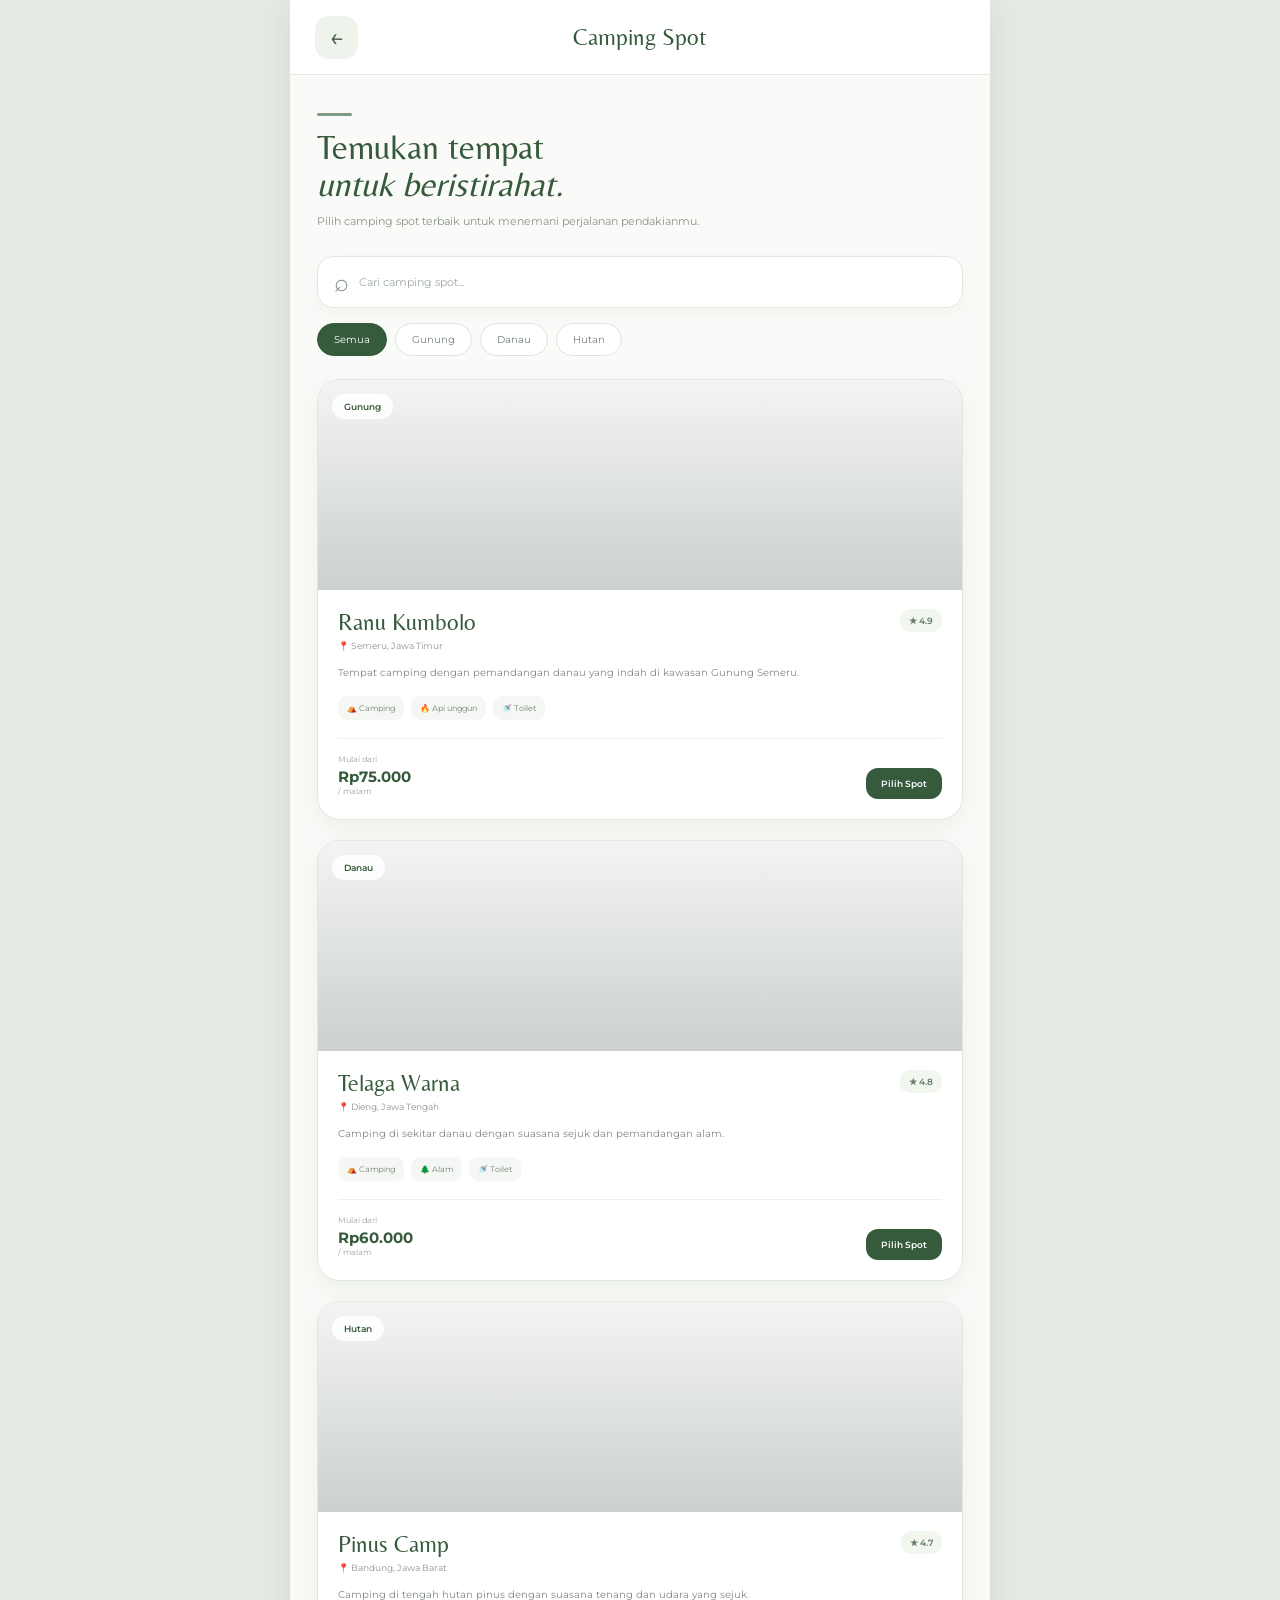
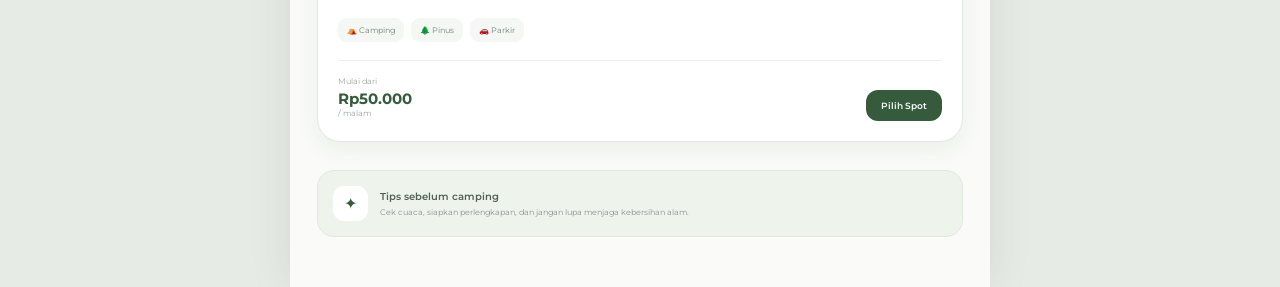
==== camping.html @ dfdc9335 "Add files via upload" ====
<!DOCTYPE html>
<html lang="id">

<head>
    <meta charset="UTF-8">
    <meta name="viewport" content="width=device-width, initial-scale=1.0">

    <title>Camping Spot - Mounticks</title>

    <!-- FONT -->
    <link rel="preconnect" href="https://fonts.googleapis.com">
    <link rel="preconnect" href="https://fonts.gstatic.com" crossorigin>

    <link href="https://fonts.googleapis.com/css2?family=Belleza&family=Montserrat:wght@400;500;600;700&display=swap" rel="stylesheet">
    <link rel="stylesheet" href="global.css">

    <link rel="stylesheet" href="camping.css">
</head>


<body>

    <div class="camping-page">

        <!-- HEADER -->
        <header class="camping-header">

            <a href="Home.html" class="back-btn">
                ←
            </a>

            <h1>Camping Spot</h1>

            <div class="header-space"></div>

        </header>


        <!-- JUDUL -->
        <section class="hero-text">

            <div class="small-line"></div>

            <h2>
                Temukan tempat<br>
                <span>untuk beristirahat.</span>
            </h2>

            <p>
                Pilih camping spot terbaik untuk
                menemani perjalanan pendakianmu.
            </p>

        </section>


        <!-- SEARCH -->
        <div class="search-container">

            <span class="search-icon">⌕</span>

            <input
                type="text"
                id="searchInput"
                placeholder="Cari camping spot..."
                onkeyup="searchSpot()">

        </div>


        <!-- FILTER -->
        <div class="filter-list">

            <button
                class="filter active"
                onclick="filterSpot('all', this)">
                Semua
            </button>

            <button
                class="filter"
                onclick="filterSpot('gunung', this)">
                Gunung
            </button>

            <button
                class="filter"
                onclick="filterSpot('danau', this)">
                Danau
            </button>

            <button
                class="filter"
                onclick="filterSpot('hutan', this)">
                Hutan
            </button>

        </div>


        <!-- CAMPING SPOTS -->
        <main class="spot-list">


            <!-- SPOT 1 -->
            <article
                class="spot-card"
                data-category="gunung"
                data-name="Ranu Kumbolo">

                <div class="spot-image ranu">

                    <span class="spot-tag">
                        Gunung
                    </span>

                </div>


                <div class="spot-content">

                    <div class="spot-heading">

                        <div>

                            <h3>
                                Ranu Kumbolo
                            </h3>

                            <p class="location">
                                📍 Semeru, Jawa Timur
                            </p>

                        </div>

                        <span class="rating">
                            ★ 4.9
                        </span>

                    </div>


                    <p class="description">
                        Tempat camping dengan pemandangan
                        danau yang indah di kawasan Gunung Semeru.
                    </p>


                    <div class="facilities">

                        <span>⛺ Camping</span>
                        <span>🔥 Api unggun</span>
                        <span>🚿 Toilet</span>

                    </div>


                    <div class="spot-footer">

                        <div class="price">

                            <small>
                                Mulai dari
                            </small>

                            <strong>
                                Rp75.000
                            </strong>

                            <small>
                                / malam
                            </small>

                        </div>


                        <button
                            class="choose-btn"
                            onclick="chooseSpot('Ranu Kumbolo', 'Rp75.000')">

                            Pilih Spot

                        </button>

                    </div>

                </div>

            </article>


            <!-- SPOT 2 -->
            <article
                class="spot-card"
                data-category="danau"
                data-name="Telaga Warna">

                <div class="spot-image telaga">

                    <span class="spot-tag">
                        Danau
                    </span>

                </div>


                <div class="spot-content">

                    <div class="spot-heading">

                        <div>

                            <h3>
                                Telaga Warna
                            </h3>

                            <p class="location">
                                📍 Dieng, Jawa Tengah
                            </p>

                        </div>

                        <span class="rating">
                            ★ 4.8
                        </span>

                    </div>


                    <p class="description">
                        Camping di sekitar danau dengan
                        suasana sejuk dan pemandangan alam.
                    </p>


                    <div class="facilities">

                        <span>⛺ Camping</span>
                        <span>🌲 Alam</span>
                        <span>🚿 Toilet</span>

                    </div>


                    <div class="spot-footer">

                        <div class="price">

                            <small>
                                Mulai dari
                            </small>

                            <strong>
                                Rp60.000
                            </strong>

                            <small>
                                / malam
                            </small>

                        </div>


                        <button
                            class="choose-btn"
                            onclick="chooseSpot('Telaga Warna', 'Rp60.000')">

                            Pilih Spot

                        </button>

                    </div>

                </div>

            </article>


            <!-- SPOT 3 -->
            <article
                class="spot-card"
                data-category="hutan"
                data-name="Pinus Camp">

                <div class="spot-image pinus">

                    <span class="spot-tag">
                        Hutan
                    </span>

                </div>


                <div class="spot-content">

                    <div class="spot-heading">

                        <div>

                            <h3>
                                Pinus Camp
                            </h3>

                            <p class="location">
                                📍 Bandung, Jawa Barat
                            </p>

                        </div>

                        <span class="rating">
                            ★ 4.7
                        </span>

                    </div>


                    <p class="description">
                        Camping di tengah hutan pinus dengan
                        suasana tenang dan udara yang sejuk.
                    </p>


                    <div class="facilities">

                        <span>⛺ Camping</span>
                        <span>🌲 Pinus</span>
                        <span>🚗 Parkir</span>

                    </div>


                    <div class="spot-footer">

                        <div class="price">

                            <small>
                                Mulai dari
                            </small>

                            <strong>
                                Rp50.000
                            </strong>

                            <small>
                                / malam
                            </small>

                        </div>


                        <button
                            class="choose-btn"
                            onclick="chooseSpot('Pinus Camp', 'Rp50.000')">

                            Pilih Spot

                        </button>

                    </div>

                </div>

            </article>

        </main>


        <!-- EMPTY -->
        <div
            class="empty"
            id="empty">

            <div class="empty-icon">
                🏕
            </div>

            <h3>
                Camping spot tidak ditemukan
            </h3>

            <p>
                Coba gunakan kata pencarian lain.
            </p>

        </div>


        <!-- TIPS -->
        <section class="tips">

            <div class="tips-icon">
                ✦
            </div>

            <div>

                <h4>
                    Tips sebelum camping
                </h4>

                <p>
                    Cek cuaca, siapkan perlengkapan,
                    dan jangan lupa menjaga kebersihan alam.
                </p>

            </div>

        </section>

    </div>


    <script>

        let currentCategory = "all";


        /* FILTER */

        function filterSpot(category, button) {

            currentCategory = category;


            document
                .querySelectorAll(".filter")
                .forEach(btn => {
                    btn.classList.remove("active");
                });


            button.classList.add("active");


            showSpots();

        }


        /* SEARCH */

        function searchSpot() {

            showSpots();

        }


        /* TAMPILKAN SPOT */

        function showSpots() {

            const keyword =
                document
                    .getElementById("searchInput")
                    .value
                    .toLowerCase();


            const cards =
                document.querySelectorAll(".spot-card");


            let total = 0;


            cards.forEach(card => {

                const name =
                    card.dataset.name.toLowerCase();

                const category =
                    card.dataset.category;


                const matchName =
                    name.includes(keyword);

                const matchCategory =
                    currentCategory === "all" ||
                    category === currentCategory;


                if (
                    matchName &&
                    matchCategory
                ) {

                    card.style.display = "block";

                    total++;

                } else {

                    card.style.display = "none";

                }

            });


            document.getElementById("empty").style.display =
                total === 0 ? "block" : "none";

        }


        /* PILIH SPOT */

        function chooseSpot(name, price) {

            localStorage.setItem(
                "campingSpot",
                JSON.stringify({
                    name: name,
                    price: price
                })
            );


            alert(
                name +
                " berhasil dipilih!"
            );

        }

    </script>

</body>

</html>
---- camping.css ----
* {
    margin: 0;
    padding: 0;
    box-sizing: border-box;
}


/* =========================
   ROOT
========================= */

:root {

    --green: #365b3c;
    --green-dark: #294a30;

    --sage: #eef3ec;
    --sage-dark: #dfe9dc;

    --cream: #fafbf8;

    --text: #405444;
    --muted: #89938b;

    --border: #e1e8df;

}


/* =========================
   BODY
========================= */

body {

    min-height: 100vh;

    background: #e7ebe6;

    color: var(--text);

    font-family: "Montserrat", sans-serif;

}


/* =========================
   MAIN PAGE
========================= */

.camping-page {

    width: 100%;

    max-width: 700px;

    min-height: 100vh;

    margin: auto;

    padding-bottom: 50px;

    background: var(--cream);

    box-shadow:
        0 0 40px rgba(40, 63, 44, 0.10);

}


/* =========================
   HEADER
========================= */

.camping-header {

    height: 75px;

    padding: 15px 25px;

    display: flex;

    align-items: center;

    justify-content: space-between;

    position: relative;

    background: white;

    border-bottom: 1px solid var(--border);

}


.camping-header h1 {

    position: absolute;

    left: 50%;

    transform: translateX(-50%);

    font-family: "Belleza", sans-serif;

    font-size: 23px;

    font-weight: 400;

    color: var(--green);

}


/* =========================
   BACK BUTTON
========================= */

.back-btn {

    width: 43px;

    height: 43px;

    display: flex;

    align-items: center;

    justify-content: center;

    border-radius: 14px;

    background: var(--sage);

    color: var(--green);

    text-decoration: none;

    font-size: 25px;

    transition: .2s;

}


.back-btn:hover {

    background: var(--green);

    color: white;

    transform: translateX(-3px);

}


.header-space {

    width: 43px;

}


/* =========================
   HERO TEXT
========================= */

.hero-text {

    padding: 38px 27px 25px;

}


.small-line {

    width: 35px;

    height: 3px;

    margin-bottom: 13px;

    border-radius: 5px;

    background: #7f9a83;

}


.hero-text h2 {

    font-family: "Belleza", sans-serif;

    font-size: 34px;

    line-height: 1.08;

    font-weight: 400;

    color: var(--green);

}


.hero-text h2 span {

    font-style: italic;

}


.hero-text p {

    margin-top: 11px;

    max-width: 430px;

    font-size: 11px;

    line-height: 1.6;

    color: var(--muted);

}


/* =========================
   SEARCH
========================= */

.search-container {

    height: 52px;

    margin: 0 27px 15px;

    padding: 0 16px;

    display: flex;

    align-items: center;

    gap: 10px;

    background: white;

    border: 1px solid var(--border);

    border-radius: 16px;

    box-shadow:
        0 5px 15px rgba(47, 71, 51, 0.05);

}


.search-icon {

    font-size: 25px;

    color: #7f9181;

}


.search-container input {

    width: 100%;

    height: 100%;

    border: none;

    outline: none;

    background: transparent;

    font-family: "Montserrat", sans-serif;

    font-size: 11px;

    color: var(--text);

}


.search-container input::placeholder {

    color: #a0aaa2;

}


/* =========================
   FILTER
========================= */

.filter-list {

    display: flex;

    gap: 8px;

    padding: 0 27px 23px;

    overflow-x: auto;

    scrollbar-width: none;

}


.filter-list::-webkit-scrollbar {

    display: none;

}


.filter {

    flex-shrink: 0;

    padding: 9px 16px;

    border: 1px solid #dce5da;

    border-radius: 20px;

    background: white;

    color: #718074;

    font-family: "Montserrat", sans-serif;

    font-size: 10px;

    cursor: pointer;

    transition: .2s;

}


.filter:hover {

    border-color: #8da48f;

}


.filter.active {

    background: var(--green);

    border-color: var(--green);

    color: white;

}


/* =========================
   SPOT LIST
========================= */

.spot-list {

    display: flex;

    flex-direction: column;

    gap: 20px;

    padding: 0 27px;

}


/* =========================
   SPOT CARD
========================= */

.spot-card {

    width: 100%;

    overflow: hidden;

    background: white;

    border: 1px solid var(--border);

    border-radius: 23px;

    box-shadow:
        0 7px 22px rgba(45, 70, 49, 0.07);

    transition: .25s ease;

}


.spot-card:hover {

    transform: translateY(-4px);

    box-shadow:
        0 13px 28px rgba(45, 70, 49, 0.12);

}


/* =========================
   IMAGE
========================= */

.spot-image {

    width: 100%;

    height: 210px;

    position: relative;

    background-size: cover;

    background-position: center;

}


/* RANU */

.ranu {

    background-image:
        linear-gradient(
            rgba(20, 45, 28, .05),
            rgba(20, 45, 28, .22)
        ),
        url("https://images.unsplash.com/photo-1500534623283-312aade485b7?auto=format&fit=crop&w=1000&q=85");

}


/* TELAGA */

.telaga {

    background-image:
        linear-gradient(
            rgba(20, 45, 28, .05),
            rgba(20, 45, 28, .22)
        ),
        url("https://images.unsplash.com/photo-1501785888041-af3ef285b470?auto=format&fit=crop&w=1000&q=85");

}


/* PINUS */

.pinus {

    background-image:
        linear-gradient(
            rgba(20, 45, 28, .05),
            rgba(20, 45, 28, .22)
        ),
        url("https://images.unsplash.com/photo-1448375240586-882707db888b?auto=format&fit=crop&w=1000&q=85");

}


/* =========================
   TAG
========================= */

.spot-tag {

    position: absolute;

    top: 14px;

    left: 14px;

    padding: 7px 12px;

    border-radius: 20px;

    background: rgba(255,255,255,.91);

    color: var(--green);

    font-family: "Montserrat", sans-serif;

    font-size: 9px;

    font-weight: 600;

}


/* =========================
   CONTENT
========================= */

.spot-content {

    padding: 19px 20px 20px;

}


/* =========================
   HEADING
========================= */

.spot-heading {

    display: flex;

    align-items: flex-start;

    justify-content: space-between;

    gap: 10px;

}


.spot-heading h3 {

    font-family: "Belleza", sans-serif;

    font-size: 23px;

    font-weight: 400;

    color: var(--green);

}


.location {

    margin-top: 5px;

    font-size: 9px;

    color: #8a958d;

}


/* =========================
   RATING
========================= */

.rating {

    flex-shrink: 0;

    padding: 6px 9px;

    border-radius: 10px;

    background: #f1f6ef;

    color: #667c69;

    font-size: 9px;

    font-weight: 600;

}


/* =========================
   DESCRIPTION
========================= */

.description {

    margin-top: 14px;

    font-size: 10px;

    line-height: 1.6;

    color: #7f8981;

}


/* =========================
   FACILITIES
========================= */

.facilities {

    display: flex;

    flex-wrap: wrap;

    gap: 7px;

    margin-top: 15px;

}


.facilities span {

    padding: 7px 9px;

    border-radius: 9px;

    background: #f4f7f3;

    color: #768279;

    font-size: 8px;

}


/* =========================
   FOOTER
========================= */

.spot-footer {

    display: flex;

    align-items: flex-end;

    justify-content: space-between;

    gap: 15px;

    margin-top: 18px;

    padding-top: 15px;

    border-top: 1px solid #edf0ec;

}


/* =========================
   PRICE
========================= */

.price {

    display: flex;

    align-items: baseline;

    flex-wrap: wrap;

    column-gap: 4px;

}


.price small {

    width: 100%;

    margin-bottom: 3px;

    font-size: 8px;

    color: #9aa39c;

}


.price strong {

    font-size: 15px;

    color: var(--green);

}


/* =========================
   CHOOSE BUTTON
========================= */

.choose-btn {

    padding: 10px 15px;

    border: none;

    border-radius: 12px;

    background: var(--green);

    color: white;

    font-family: "Montserrat", sans-serif;

    font-size: 9px;

    font-weight: 600;

    cursor: pointer;

    transition: .2s;

}


.choose-btn:hover {

    background: var(--green-dark);

    transform: translateX(2px);

}


/* =========================
   EMPTY
========================= */

.empty {

    display: none;

    padding: 45px 20px;

    text-align: center;

}


.empty-icon {

    font-size: 38px;

}


.empty h3 {

    margin-top: 12px;

    font-family: "Belleza", sans-serif;

    font-size: 20px;

    font-weight: 400;

}


.empty p {

    margin-top: 6px;

    font-size: 9px;

    color: var(--muted);

}


/* =========================
   TIPS
========================= */

.tips {

    margin: 28px 27px 0;

    padding: 15px;

    display: flex;

    align-items: center;

    gap: 12px;

    background: var(--sage);

    border: 1px solid #e1e9df;

    border-radius: 17px;

}


.tips-icon {

    width: 35px;

    height: 35px;

    flex-shrink: 0;

    display: flex;

    align-items: center;

    justify-content: center;

    border-radius: 11px;

    background: white;

    color: var(--green);

}


.tips h4 {

    font-size: 10px;

    font-weight: 600;

    color: #506253;

}


.tips p {

    margin-top: 3px;

    font-size: 8px;

    line-height: 1.5;

    color: #89938b;

}


/* =========================
   MOBILE
========================= */

@media (max-width: 600px) {

    .camping-header {

        padding: 15px 19px;

    }


    .camping-header h1 {

        font-size: 20px;

    }


    .hero-text {

        padding: 31px 19px 23px;

    }


    .hero-text h2 {

        font-size: 30px;

    }


    .search-container {

        margin-left: 19px;

        margin-right: 19px;

    }


    .filter-list {

        padding-left: 19px;

        padding-right: 19px;

    }


    .spot-list {

        padding-left: 19px;

        padding-right: 19px;

    }


    .spot-image {

        height: 190px;

    }


    .spot-content {

        padding: 17px;

    }


    .spot-heading h3 {

        font-size: 21px;

    }


    .tips {

        margin-left: 19px;

        margin-right: 19px;

    }

}
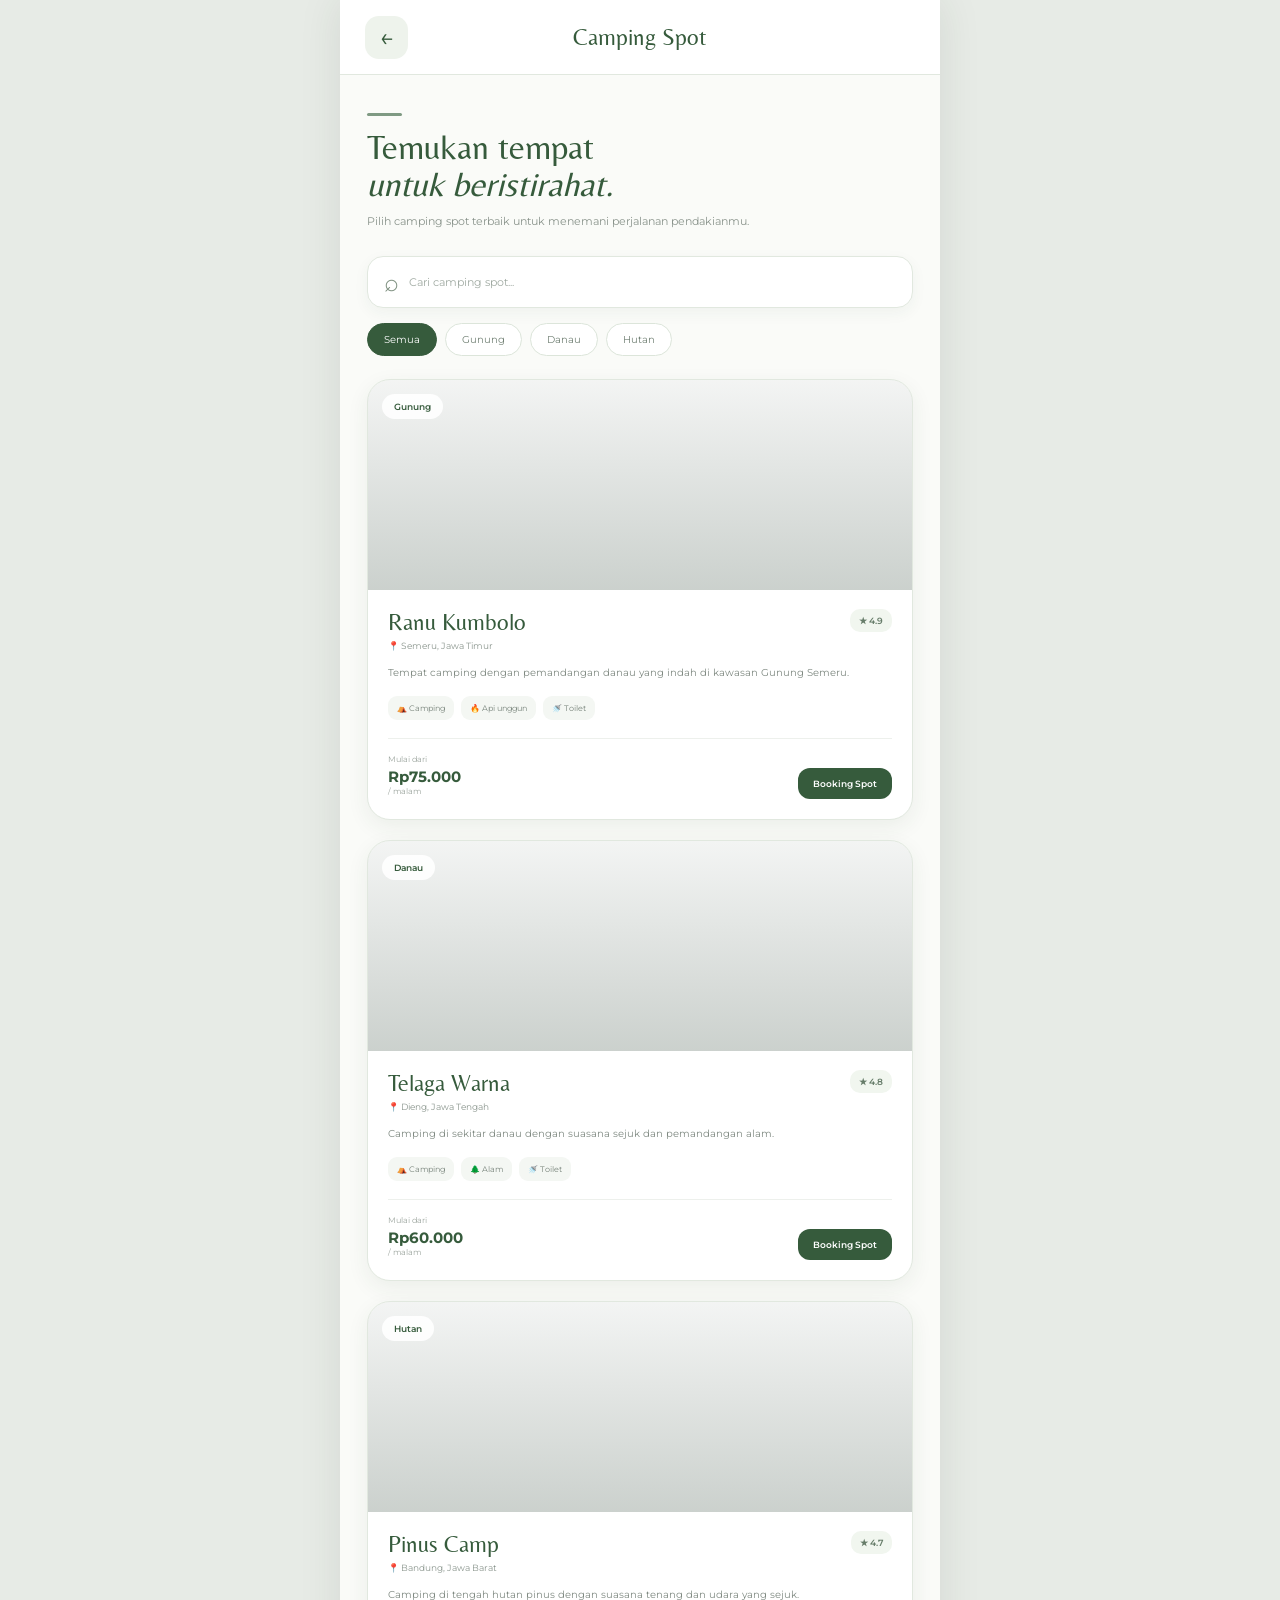
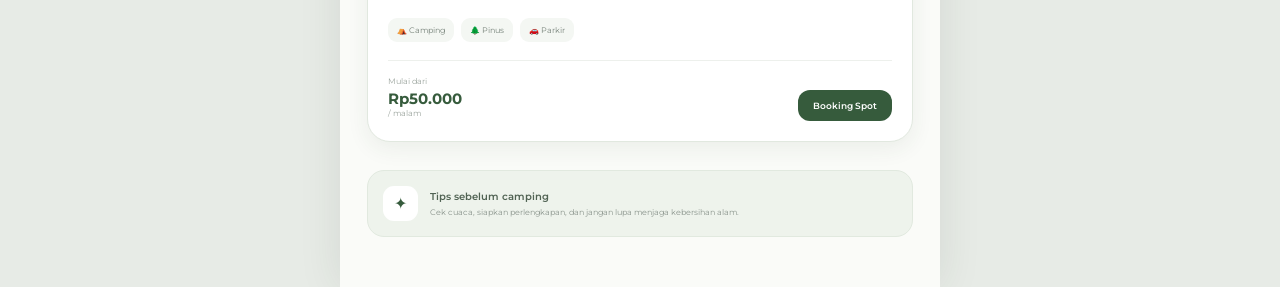
==== commit 90c24e44: "Add files via upload" ====
--- a/camping.html
+++ b/camping.html
@@ -178,7 +178,7 @@
                             class="choose-btn"
                             onclick="chooseSpot('Ranu Kumbolo', 'Rp75.000')">
 
-                            Pilih Spot
+                            Booking Spot
 
                         </button>
 
@@ -265,7 +265,7 @@
                             class="choose-btn"
                             onclick="chooseSpot('Telaga Warna', 'Rp60.000')">
 
-                            Pilih Spot
+                            Booking Spot
 
                         </button>
 
@@ -352,7 +352,7 @@
                             class="choose-btn"
                             onclick="chooseSpot('Pinus Camp', 'Rp50.000')">
 
-                            Pilih Spot
+                            Booking Spot
 
                         </button>
 
@@ -384,6 +384,34 @@
 
         </div>
 
+
+
+        <!-- BOOKING CAMPING MODAL -->
+        <div class="booking-overlay" id="bookingOverlay">
+            <div class="booking-modal">
+                <button class="booking-close" onclick="closeBooking()" aria-label="Tutup">×</button>
+                <div class="booking-modal-icon">⛺</div>
+                <span class="booking-label">BOOKING CAMPING</span>
+                <h2 id="bookingSpotName">Camping Spot</h2>
+                <p class="booking-price" id="bookingSpotPrice">Rp0 / malam</p>
+
+                <form id="campingBookingForm">
+                    <div class="booking-field">
+                        <label for="campingName">Nama Pemesan</label>
+                        <input type="text" id="campingName" placeholder="Masukkan nama" required>
+                    </div>
+                    <div class="booking-field">
+                        <label for="campingDate">Tanggal Camping</label>
+                        <input type="date" id="campingDate" required>
+                    </div>
+                    <div class="booking-field">
+                        <label for="campingPeople">Jumlah Orang</label>
+                        <input type="number" id="campingPeople" min="1" max="20" value="1" required>
+                    </div>
+                    <button type="submit" class="booking-submit">Konfirmasi Booking</button>
+                </form>
+            </div>
+        </div>
 
         <!-- TIPS -->
         <section class="tips">
@@ -505,24 +533,95 @@
         }
 
 
-        /* PILIH SPOT */
+
+        /* BOOKING CAMPING SPOT */
+
+        let selectedCampingSpot = null;
 
         function chooseSpot(name, price) {
-
-            localStorage.setItem(
-                "campingSpot",
-                JSON.stringify({
-                    name: name,
-                    price: price
-                })
+            selectedCampingSpot = { name: name, price: price };
+
+            localStorage.setItem("campingSpot", JSON.stringify(selectedCampingSpot));
+
+            document.getElementById("bookingSpotName").textContent = name;
+            document.getElementById("bookingSpotPrice").textContent = price + " / malam";
+
+            const today = new Date();
+            const localToday = new Date(
+                today.getTime() - today.getTimezoneOffset() * 60000
+            ).toISOString().split("T")[0];
+
+            document.getElementById("campingDate").min = localToday;
+            document.getElementById("bookingOverlay").classList.add("show");
+            document.body.classList.add("modal-open");
+        }
+
+        function closeBooking() {
+            document.getElementById("bookingOverlay").classList.remove("show");
+            document.body.classList.remove("modal-open");
+        }
+
+        document.getElementById("bookingOverlay").addEventListener("click", function(event) {
+            if (event.target === this) closeBooking();
+        });
+
+        document.getElementById("campingBookingForm").addEventListener("submit", function(event) {
+            event.preventDefault();
+
+            if (!selectedCampingSpot) return;
+
+            const name = document.getElementById("campingName").value.trim();
+            const date = document.getElementById("campingDate").value;
+            const people = Number(document.getElementById("campingPeople").value);
+
+            if (!name || !date || people < 1) {
+                alert("Lengkapi data booking terlebih dahulu.");
+                return;
+            }
+
+            const priceNumber = Number(
+                selectedCampingSpot.price.replace(/[^0-9]/g, "")
             );
 
+            const booking = {
+                code: "CAMP-" + Math.floor(100000 + Math.random() * 900000),
+                type: "Camping",
+                name: name,
+                spot: selectedCampingSpot.name,
+                date: date,
+                people: people,
+                price: priceNumber,
+                total: priceNumber * people,
+                status: "Booking Aktif",
+                createdAt: new Date().toISOString()
+            };
+
+            const bookings = JSON.parse(localStorage.getItem("campingHistory")) || [];
+            bookings.push(booking);
+            localStorage.setItem("campingHistory", JSON.stringify(bookings));
+            localStorage.setItem("lastCampingBooking", JSON.stringify(booking));
+
+            closeBooking();
 
             alert(
-                name +
-                " berhasil dipilih!"
+                "Booking berhasil!\n\n" +
+                "Spot: " + booking.spot + "\n" +
+                "Tanggal: " + formatCampingDate(booking.date) + "\n" +
+                "Jumlah orang: " + booking.people + "\n" +
+                "Total: Rp" + booking.total.toLocaleString("id-ID") + "\n" +
+                "Kode booking: " + booking.code
             );
 
+            document.getElementById("campingBookingForm").reset();
+            document.getElementById("campingPeople").value = 1;
+        });
+
+        function formatCampingDate(dateString) {
+            return new Date(dateString + "T00:00:00").toLocaleDateString("id-ID", {
+                day: "2-digit",
+                month: "long",
+                year: "numeric"
+            });
         }
 
     </script>
--- a/global.css
+++ b/global.css
@@ -0,0 +1,109 @@
+/* ==========================================
+   MOUNTICKS GLOBAL
+========================================== */
+
+* {
+    margin: 0;
+    padding: 0;
+    box-sizing: border-box;
+}
+
+html,
+body {
+    width: 100%;
+    min-height: 100%;
+}
+
+body {
+    font-family: "Montserrat", sans-serif;
+    background: #eef2ec;
+}
+
+
+/* ==========================================
+   UKURAN SEMUA HALAMAN
+========================================== */
+
+.app,
+.login-page,
+.register-page,
+.tiket-page,
+.camping-page,
+.berita-page,
+.jadwal-page,
+.riwayat-page {
+
+    width: 600px !important;
+
+    max-width: 600px !important;
+
+    min-width: 600px !important;
+
+    min-height: 100vh;
+
+    margin: 0 auto;
+
+    position: relative;
+
+    overflow-x: hidden;
+
+    background: #f8faf7;
+}
+
+
+/* ==========================================
+   DESKTOP
+========================================== */
+
+@media (min-width: 601px) {
+
+    body {
+
+        display: flex;
+
+        justify-content: center;
+
+        align-items: flex-start;
+
+    }
+
+}
+
+
+/* ==========================================
+   LAPTOP / TABLET
+========================================== */
+
+@media (max-width: 600px) {
+
+    body {
+
+        display: block;
+
+        overflow-x: hidden;
+
+    }
+
+
+    .app,
+    .login-page,
+    .register-page,
+    .tiket-page,
+    .camping-page,
+    .berita-page,
+    .jadwal-page,
+    .riwayat-page {
+
+        width: 100% !important;
+
+        max-width: 100% !important;
+
+        min-width: 0 !important;
+
+        min-height: 100vh;
+
+        margin: 0;
+
+    }
+
+}
--- a/camping.css
+++ b/camping.css
@@ -843,12 +843,167 @@
 }
 
 
+
+/* =========================
+   BOOKING MODAL
+========================= */
+
+body.modal-open {
+    overflow: hidden;
+}
+
+.booking-overlay {
+    position: fixed;
+    inset: 0;
+    z-index: 1000;
+    display: flex;
+    align-items: center;
+    justify-content: center;
+    padding: 20px;
+    background: rgba(32, 48, 35, .38);
+    opacity: 0;
+    visibility: hidden;
+    pointer-events: none;
+    transition: .2s ease;
+}
+
+.booking-overlay.show {
+    opacity: 1;
+    visibility: visible;
+    pointer-events: auto;
+}
+
+.booking-modal {
+    width: 100%;
+    max-width: 390px;
+    position: relative;
+    padding: 27px 24px 24px;
+    background: var(--cream);
+    border: 1px solid var(--border);
+    border-radius: 24px;
+    box-shadow: 0 18px 45px rgba(25, 45, 29, .18);
+    transform: translateY(12px) scale(.98);
+    transition: .2s ease;
+}
+
+.booking-overlay.show .booking-modal {
+    transform: translateY(0) scale(1);
+}
+
+.booking-close {
+    position: absolute;
+    top: 13px;
+    right: 15px;
+    width: 32px;
+    height: 32px;
+    border: none;
+    border-radius: 10px;
+    background: var(--sage);
+    color: var(--green);
+    font-size: 22px;
+    cursor: pointer;
+}
+
+.booking-modal-icon {
+    width: 45px;
+    height: 45px;
+    display: flex;
+    align-items: center;
+    justify-content: center;
+    margin-bottom: 12px;
+    border-radius: 14px;
+    background: var(--sage);
+    font-size: 22px;
+}
+
+.booking-label {
+    font-size: 8px;
+    font-weight: 700;
+    letter-spacing: 1.5px;
+    color: #8b998d;
+}
+
+.booking-modal h2 {
+    margin-top: 5px;
+    font-family: "Belleza", sans-serif;
+    font-size: 25px;
+    font-weight: 400;
+    color: var(--green);
+}
+
+.booking-price {
+    margin-top: 4px;
+    font-size: 10px;
+    color: #829087;
+}
+
+.booking-field {
+    margin-top: 14px;
+}
+
+.booking-field label {
+    display: block;
+    margin-bottom: 6px;
+    font-size: 9px;
+    font-weight: 600;
+    color: #506455;
+}
+
+.booking-field input {
+    width: 100%;
+    height: 42px;
+    padding: 0 12px;
+    border: 1px solid var(--border);
+    border-radius: 11px;
+    outline: none;
+    background: white;
+    font-family: "Montserrat", sans-serif;
+    font-size: 10px;
+    color: var(--text);
+}
+
+.booking-field input:focus {
+    border-color: #7f9a83;
+    box-shadow: 0 0 0 3px rgba(102, 133, 106, .08);
+}
+
+.booking-submit {
+    width: 100%;
+    height: 44px;
+    margin-top: 20px;
+    border: none;
+    border-radius: 12px;
+    background: var(--green);
+    color: white;
+    font-family: "Montserrat", sans-serif;
+    font-size: 9px;
+    font-weight: 600;
+    cursor: pointer;
+    transition: .2s;
+}
+
+.booking-submit:hover {
+    background: var(--green-dark);
+    transform: translateY(-1px);
+}
+
 /* =========================
    MOBILE
 ========================= */
 
 @media (max-width: 600px) {
 
+    .booking-overlay {
+        padding: 14px;
+    }
+
+    .booking-modal {
+        max-width: 100%;
+        padding: 25px 19px 20px;
+        border-radius: 21px;
+    }
+
+
     .camping-header {
 
         padding: 15px 19px;
